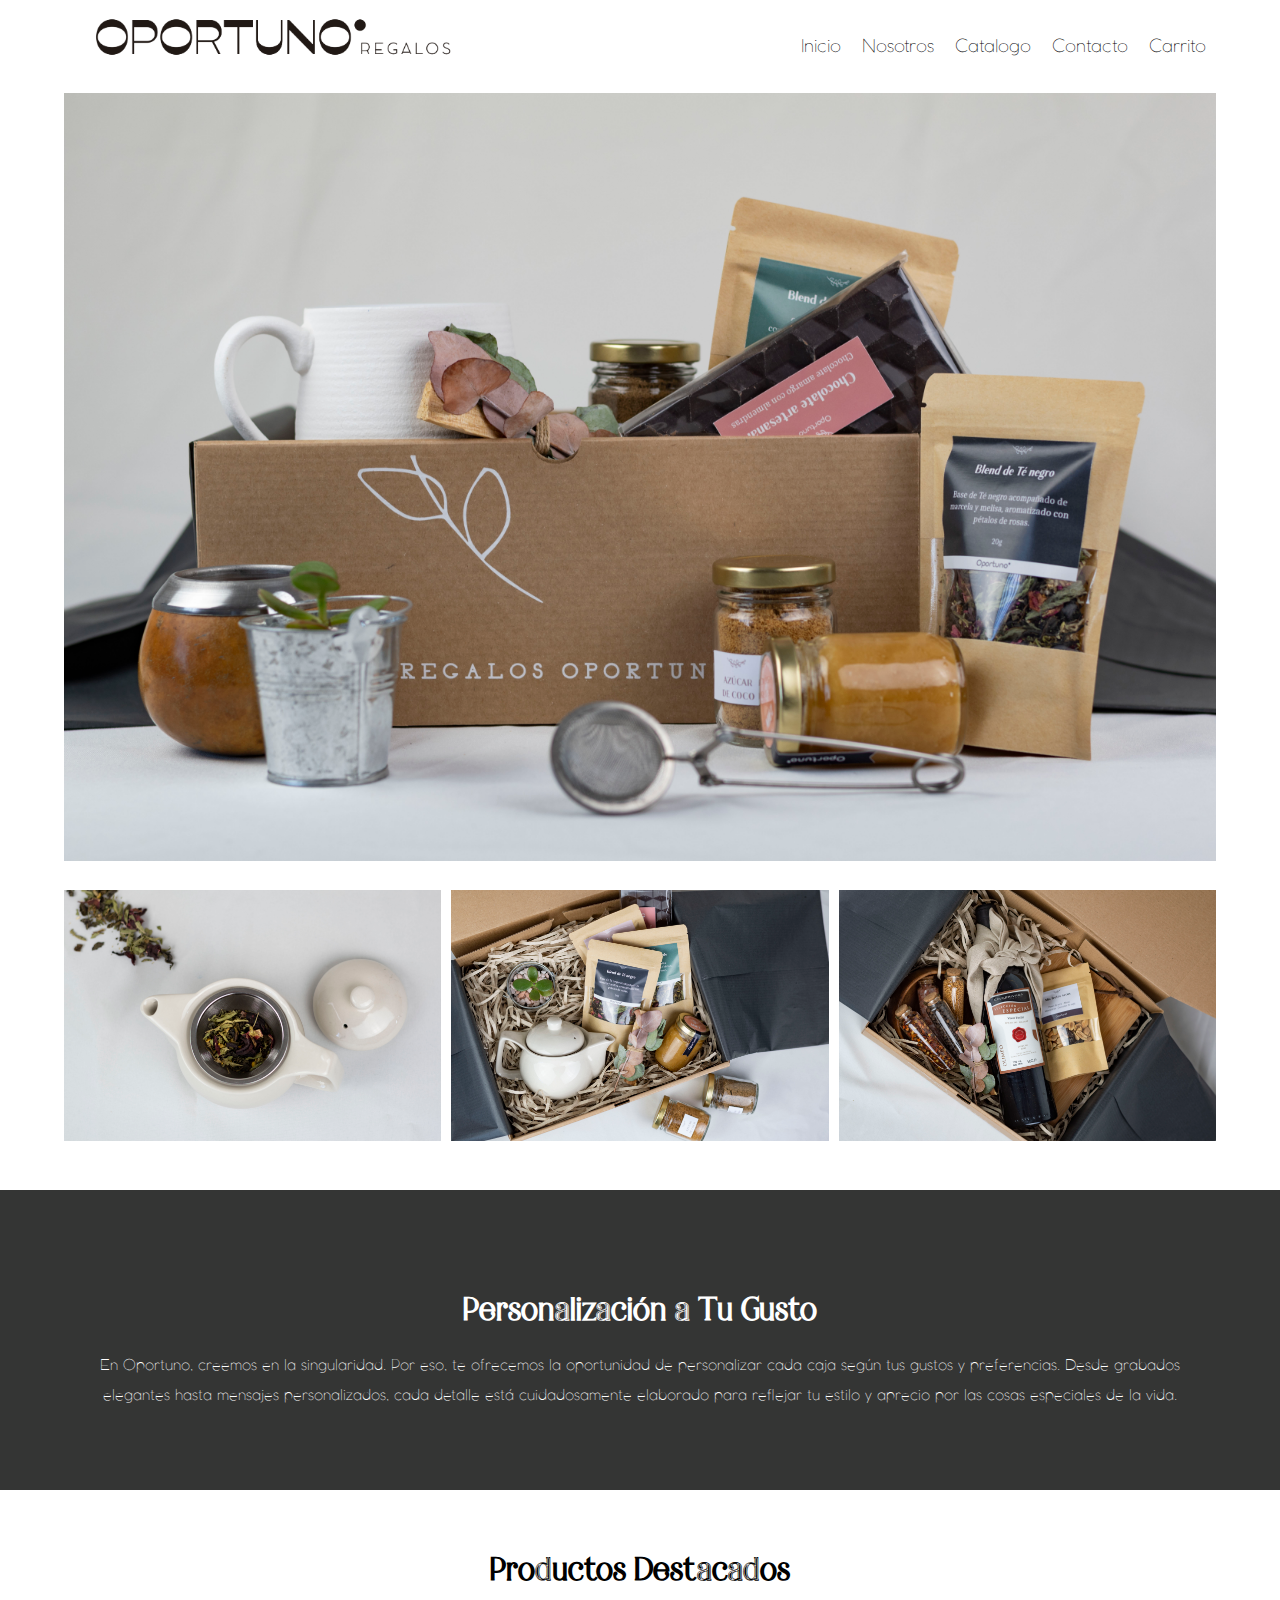
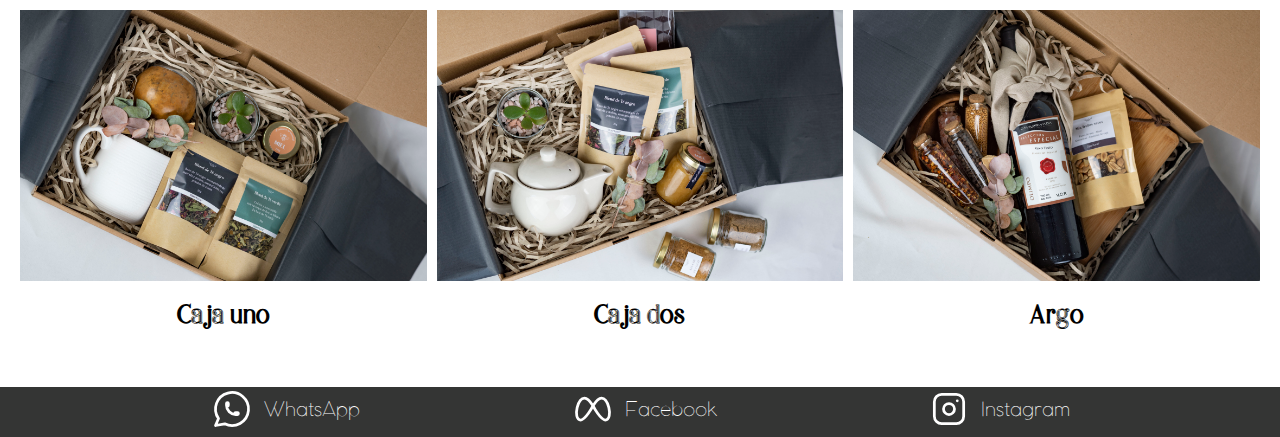
==== index.html @ 271d050b "primer commit" ====
<!DOCTYPE html>
<html lang="es">
<head>
    <meta charset="UTF-8">
    <meta name="viewport" content="width=device-width, initial-scale=1.0">
    <link rel="preconnect" href="https://fonts.googleapis.com">
<link rel="preconnect" href="https://fonts.gstatic.com" crossorigin>
<link href="https://fonts.googleapis.com/css2?family=Open+Sans&family=PT+Sans:ital,wght@0,700;1,400&family=Staatliches&display=swap" rel="stylesheet">
    <link rel="stylesheet" href="./css/style.css">
    <title>Inicio</title>
</head>
<body>
    
    <header class="header">

        <div class="contenedor">
            <div class="barra">
                <a class="logo" href="index.html">
                    <img src="./img/logo-png.png" alt="">
                </a>

                <nav class="navegacion">
                    <a href="index.html" class="navegacion__enlace">Inicio</a>
                    <a href="./pages/nosotros.html" class="navegacion__enlace">Nosotros</a>
                    <a href="./pages/catalogo.html" class="navegacion__enlace">Catalogo</a>
                    <a href="./pages/contacto.html" class="navegacion__enlace">Contacto</a>
                    <a href="./pages/carrito.html" class="navegacion__enlace">Carrito</a>
                </nav>
            </div>
        </div>

    </header>

    <main class=" ">

        <section class="contenedor grid">
            
            <div class="uno ">
                <a href="">
                    <img src="./img/portada.jpg" alt="">
                </a>
            </div>

            <div>
                <a href="">
                    <img src="./img/DSC_0068.jpg" alt="">
                </a>
            </div>

            <div>
                <a href="">
                    <img src="./img/producto1.jpg" alt="">
                </a>
            </div>

            <div>
                <a href="">
                    <img src="./img/Argo caja.jpg" alt="">
                </a>
            </div>

        </section>

        
            <div class="personalizacion centrar-texto">
                <h2>Personalización a Tu Gusto</h2>

                <p>
                    En Oportuno, creemos en la singularidad. Por eso, te ofrecemos la oportunidad de personalizar 
                    cada caja según tus gustos y preferencias. Desde grabados elegantes hasta mensajes personalizados,
                     cada detalle está cuidadosamente elaborado para reflejar tu estilo y aprecio por las cosas especiales de la vida.
                </p>
            </div>

            <section class="destacados centrar-texto">
                
                    <h2>Productos Destacados </h2>
                <div class="grid">
                    <div>
                        <img src="./img/DSC_0010.jpg" alt="caja uno">
                        <h3>Caja uno</h3>
                    </div>
        
                    <div>
                        <img src="./img/producto1.jpg" alt="caja dos">
                        <h3>Caja dos</h3>
                    </div>
        
                    <div>
                        <img src="./img/Argo caja.jpg" alt="caja tres">
                        <h3>Argo</h3>
                    </div>
                </div>
            </section>

        
    </main>

    <footer class="footer">
        <div class="footer__barra">
            <a class="footer__enlace" href="">
                <svg xmlns="http://www.w3.org/2000/svg" class="icon icon-tabler icon-tabler-brand-whatsapp" width="44" height="44" viewBox="0 0 24 24" stroke-width="1.5" stroke="#ffffff" fill="none" stroke-linecap="round" stroke-linejoin="round">
                    <path stroke="none" d="M0 0h24v24H0z" fill="none"/>
                    <path d="M3 21l1.65 -3.8a9 9 0 1 1 3.4 2.9l-5.05 .9" />
                    <path d="M9 10a.5 .5 0 0 0 1 0v-1a.5 .5 0 0 0 -1 0v1a5 5 0 0 0 5 5h1a.5 .5 0 0 0 0 -1h-1a.5 .5 0 0 0 0 1" />
                  </svg>
                WhatsApp</a>
            
            <a class="footer__enlace" href="">
                <svg xmlns="http://www.w3.org/2000/svg" class="icon icon-tabler icon-tabler-brand-meta" width="44" height="44" viewBox="0 0 24 24" stroke-width="1.5" stroke="#ffffff" fill="none" stroke-linecap="round" stroke-linejoin="round">
                    <path stroke="none" d="M0 0h24v24H0z" fill="none"/>
                    <path d="M12 10.174c1.766 -2.784 3.315 -4.174 4.648 -4.174c2 0 3.263 2.213 4 5.217c.704 2.869 .5 6.783 -2 6.783c-1.114 0 -2.648 -1.565 -4.148 -3.652a27.627 27.627 0 0 1 -2.5 -4.174z" />
                    <path d="M12 10.174c-1.766 -2.784 -3.315 -4.174 -4.648 -4.174c-2 0 -3.263 2.213 -4 5.217c-.704 2.869 -.5 6.783 2 6.783c1.114 0 2.648 -1.565 4.148 -3.652c1 -1.391 1.833 -2.783 2.5 -4.174z" />
                  </svg>
                Facebook</a>
            
            
            <a class="footer__enlace" href="">
                <svg xmlns="http://www.w3.org/2000/svg" class="icon icon-tabler icon-tabler-brand-instagram" width="44" height="44" viewBox="0 0 24 24" stroke-width="1.5" stroke="#ffffff" fill="none" stroke-linecap="round" stroke-linejoin="round">
                    <path stroke="none" d="M0 0h24v24H0z" fill="none"/>
                    <path d="M4 4m0 4a4 4 0 0 1 4 -4h8a4 4 0 0 1 4 4v8a4 4 0 0 1 -4 4h-8a4 4 0 0 1 -4 -4z" />
                    <path d="M12 12m-3 0a3 3 0 1 0 6 0a3 3 0 1 0 -6 0" />
                    <path d="M16.5 7.5l0 .01" />
                  </svg>
                Instagram</a>

        </div>
    </footer>
</body>
</html>
---- css/style.css ----
@font-face {
  font-family: "braga";
  src: url(../font/Braga.otf);
}
@font-face {
  font-family: "cocomat";
  src: url(../font/Cocomat\ Ultralight-trial.ttf);
}
/** Variables **/
* {
  margin: 0;
  padding: 0;
  box-sizing: border-box;
  font-size: 62.5%; /* 1 rem = 10px */
}

body {
  font-family: "cocomat", sans-serif;
  font-size: 1.6rem;
  line-height: 2;
  background-color: #ffffff;
}

/* Globales */
.contenedor {
  max-width: 120rem;
  width: 90%;
  margin: 0 auto;
}

a {
  text-decoration: none;
  font-size: 3rem;
}

h1, h2, h3, h4 {
  font-family: "braga", sans-serif;
}

h1 {
  font-size: 4.8rem;
}

h2 {
  font-size: 4rem;
}

h3 {
  font-size: 3.2rem;
}

h4 {
  font-size: 2.8rem;
}

p {
  font-size: 1.5rem;
}

img {
  max-width: 100%;
}

/* Utilidades */
.no-margin {
  margin: 0;
}

.no-padding {
  padding: 0;
}

.centrar-texto {
  text-align: center;
}

.sombra {
  -webkit-box-shadow: 0px 5px 15px 0px rgba(0, 0, 0, 0.75);
  -moz-box-shadow: 0px 5px 15px 0px rgba(0, 0, 0, 0.75);
  box-shadow: 0px 5px 15px 0px rgba(0, 0, 0, 0.75);
  background-color: #ffffff;
  padding: 0.5rem;
  border-radius: 1rem;
  margin: 2rem auto;
}

/* Header */
.barra {
  display: flex;
  flex-direction: column;
  align-items: center;
}

@media (min-width: 992px) {
  .barra {
    display: flex;
    flex-direction: row;
    justify-content: space-between;
    align-items: center;
  }
}
.navegacion__enlace {
  font-size: 1.8rem;
  color: #000000;
  padding: 1rem;
}

.logo {
  width: 400px;
}

/** Footer **/
.footer {
  background-color: #343534;
  height: 5rem;
  margin-top: 2rem;
}
.footer__barra {
  display: flex;
  justify-content: space-evenly;
  align-items: center;
}
.footer__enlace {
  color: #ffffff;
  font-size: 2rem;
  display: flex;
  flex-direction: row;
  align-items: center;
  text-align: center;
  gap: 1rem;
}

.bg__portada {
  background-image: url(../img/DSC_0061\(1\).jpg);
  height: 60vh;
  background-position: center center;
  background-repeat: no-repeat;
  background-size: cover;
}

/** Formulario **/
.formulario {
  margin-bottom: 2rem;
}
.formulario__img {
  height: 600px;
  width: 500px;
  border-radius: 5px;
}

form {
  width: 500px;
  margin: 0 auto;
  padding: 20px;
  border: 1px solid #ccc;
  border-radius: 5px;
}

label {
  font-size: 3rem;
}

label,
input,
textarea {
  display: block;
  margin-bottom: 10px;
}

input[type=text],
input[type=email],
input[type=number],
textarea {
  text-align: center;
  width: 100%;
  padding: 10px;
  font-size: 16px;
  border: 1px solid #ccc;
  border-radius: 5px;
}

input[type=submit] {
  background-color: #4caf50;
  color: white;
  border: none;
  padding: 15px 20px;
  font-size: 18px;
  border-radius: 5px;
  cursor: pointer;
}

input[type=submit]:hover {
  background-color: #45a049;
}

@media (min-width: 992px) {
  .formulario {
    display: flex;
  }
}
/** Pagos **/
.pagos {
  display: flex;
  flex-direction: column;
  align-items: center;
  justify-content: center;
  height: 550px;
}

/** Producto **/
.producto {
  background-color: #D6CBB8;
  padding: 1rem;
  border-radius: 10px;
  margin: 1rem 1rem 1rem 1rem;
}

.producto__nombre {
  font-size: 4rem;
}

.producto__precio {
  font-size: 2.8rem;
  color: #7A5145;
}

.producto__nombre,
.producto__precio {
  font-family: "braga", sans-serif;
  text-align: center;
  margin: 1rem 0;
  line-height: 1.2;
}

/** Graficos **/
.grafico {
  min-height: 30rem;
  background-repeat: no-repeat;
  background-size: cover;
  grid-column: 1/3;
  margin: 1rem 1rem 1rem 1rem;
}

.grafico--caja {
  background-image: url(../img/DSC_0061\(1\).jpg);
  grid-row: 2/3;
  border-radius: 10px;
}

.grafico--portada {
  background-image: url(../img/portada.jpg);
  grid-row: 8/9;
  border-radius: 10px;
}

@media (min-width: 768px) {
  .grafico--portada {
    grid-row: 5/6;
    grid-column: 2/4;
    border-radius: 10px;
  }
}
/** Section **/
@media (min-width: 768px) {
  .grid {
    display: grid;
    grid-template-columns: repeat(3, 1fr);
    gap: 1rem;
  }
  .uno {
    grid-column: 1/4;
  }
}
.personalizacion {
  color: #ffffff;
  background-color: #343534;
  margin-top: 3rem;
  padding: 8rem;
}

.destacados {
  margin-top: 2rem;
  padding: 2rem;
}

/*# sourceMappingURL=style.css.map */
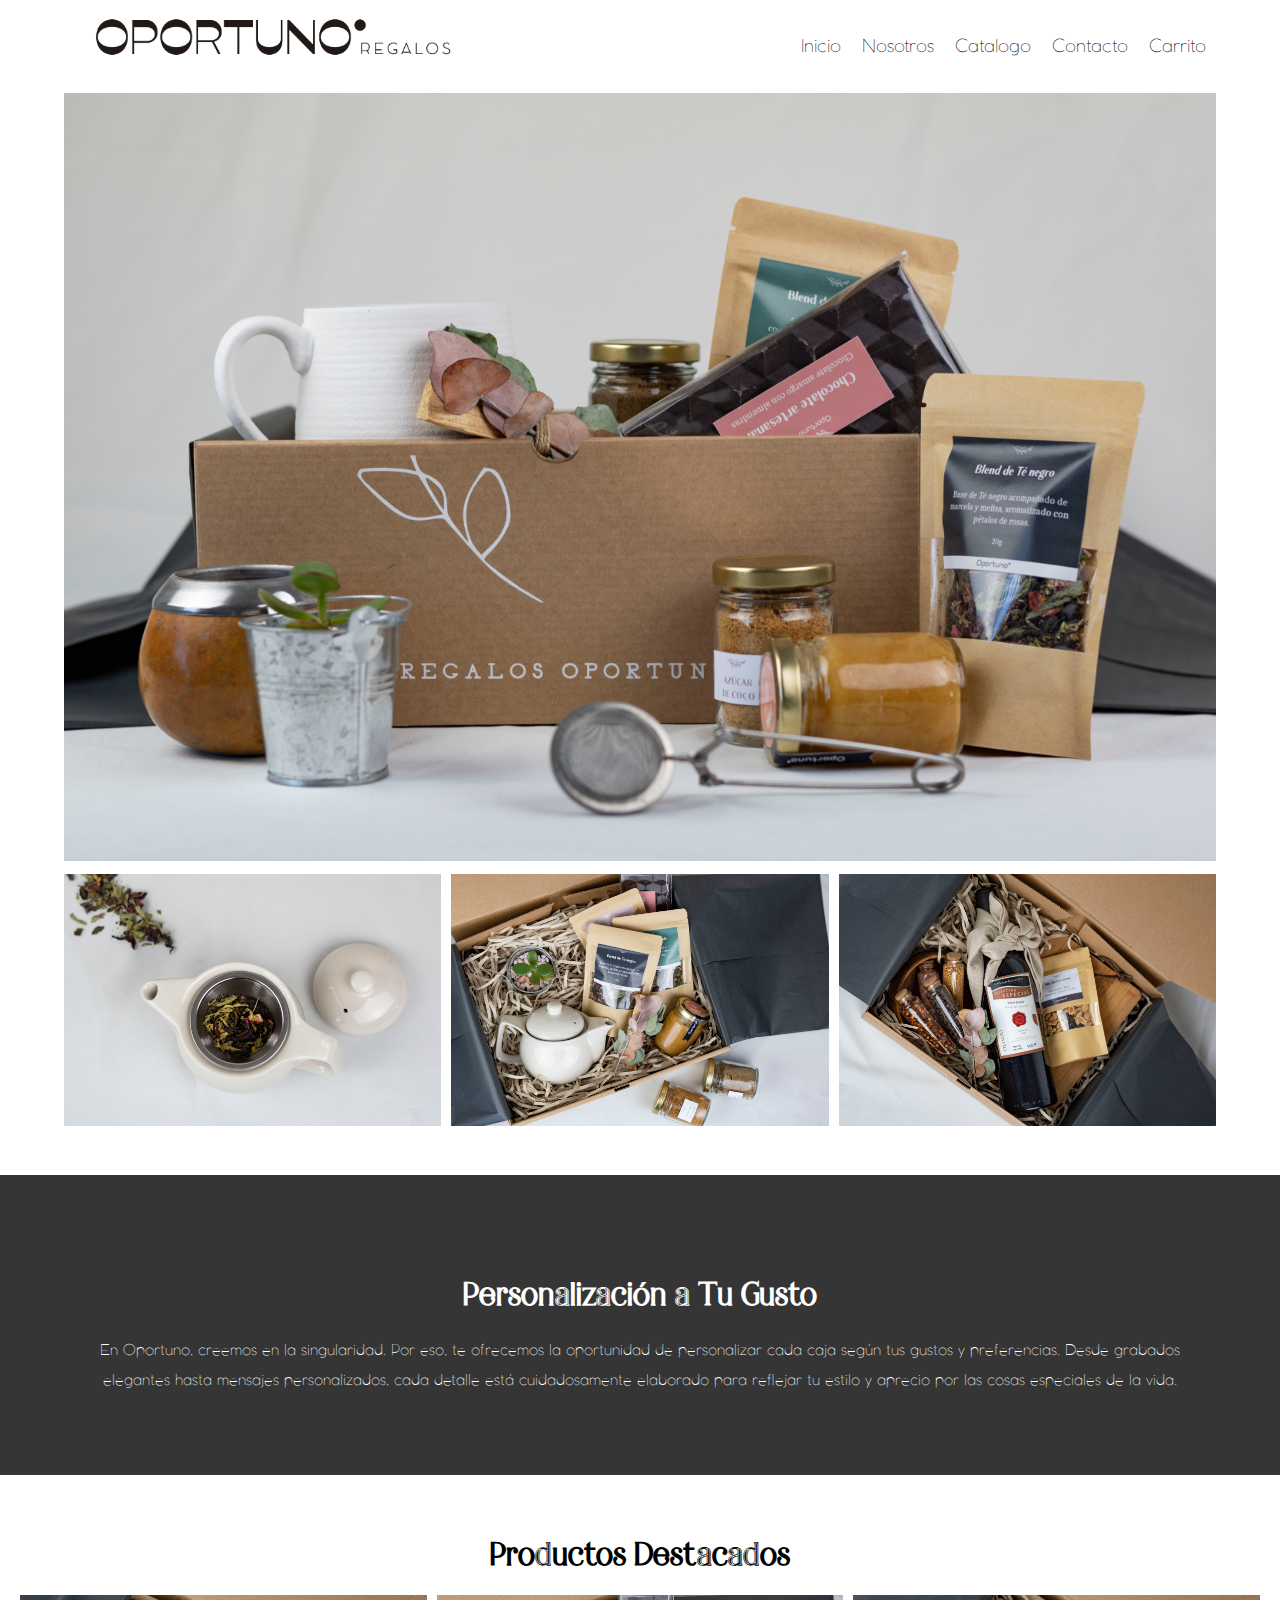
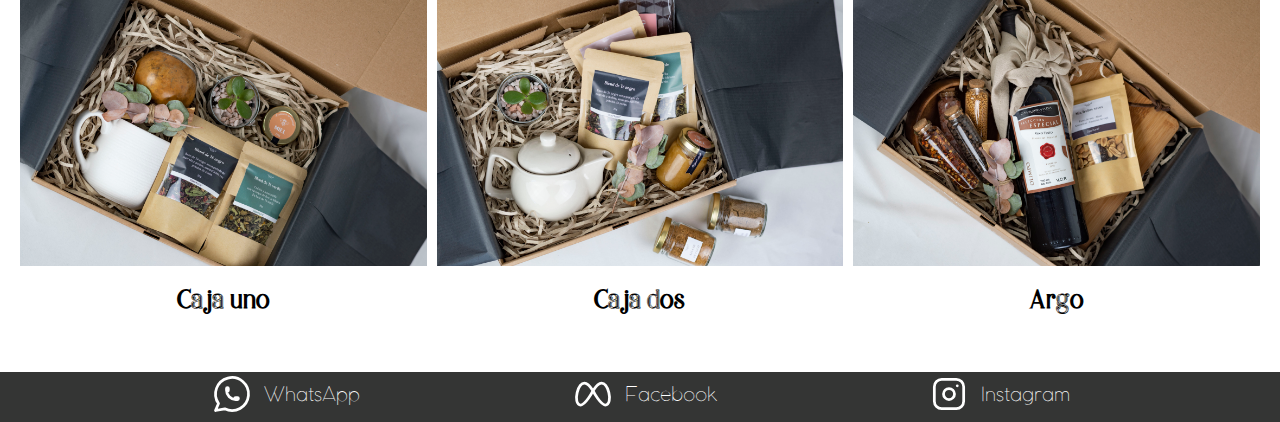
==== commit 49ab7f59: "Segundo commit" ====
--- a/index.html
+++ b/index.html
@@ -35,26 +35,26 @@
 
         <section class="contenedor grid">
             
-            <div class="uno ">
-                <a href="">
+            <div class="portada ">
+                
                     <img src="./img/portada.jpg" alt="">
-                </a>
+                
             </div>
 
             <div>
-                <a href="">
+                <a href="./pages/catalogo.html">
                     <img src="./img/DSC_0068.jpg" alt="">
                 </a>
             </div>
 
             <div>
-                <a href="">
+                <a href="./pages/catalogo.html">
                     <img src="./img/producto1.jpg" alt="">
                 </a>
             </div>
 
             <div>
-                <a href="">
+                <a href="./pages/catalogo.html">
                     <img src="./img/Argo caja.jpg" alt="">
                 </a>
             </div>
@@ -77,7 +77,7 @@
                     <h2>Productos Destacados </h2>
                 <div class="grid">
                     <div>
-                        <img src="./img/DSC_0010.jpg" alt="caja uno">
+                        <img src="./img/cargo caja.jpg" alt="caja uno">
                         <h3>Caja uno</h3>
                     </div>
         
@@ -98,7 +98,7 @@
 
     <footer class="footer">
         <div class="footer__barra">
-            <a class="footer__enlace" href="">
+            <a class="footer__enlace" href="" target="_blank">
                 <svg xmlns="http://www.w3.org/2000/svg" class="icon icon-tabler icon-tabler-brand-whatsapp" width="44" height="44" viewBox="0 0 24 24" stroke-width="1.5" stroke="#ffffff" fill="none" stroke-linecap="round" stroke-linejoin="round">
                     <path stroke="none" d="M0 0h24v24H0z" fill="none"/>
                     <path d="M3 21l1.65 -3.8a9 9 0 1 1 3.4 2.9l-5.05 .9" />
@@ -106,7 +106,7 @@
                   </svg>
                 WhatsApp</a>
             
-            <a class="footer__enlace" href="">
+            <a class="footer__enlace" href="https://www.facebook.com/oportuno.regalos/" target="_blank">
                 <svg xmlns="http://www.w3.org/2000/svg" class="icon icon-tabler icon-tabler-brand-meta" width="44" height="44" viewBox="0 0 24 24" stroke-width="1.5" stroke="#ffffff" fill="none" stroke-linecap="round" stroke-linejoin="round">
                     <path stroke="none" d="M0 0h24v24H0z" fill="none"/>
                     <path d="M12 10.174c1.766 -2.784 3.315 -4.174 4.648 -4.174c2 0 3.263 2.213 4 5.217c.704 2.869 .5 6.783 -2 6.783c-1.114 0 -2.648 -1.565 -4.148 -3.652a27.627 27.627 0 0 1 -2.5 -4.174z" />
@@ -115,7 +115,7 @@
                 Facebook</a>
             
             
-            <a class="footer__enlace" href="">
+            <a class="footer__enlace" href="https://www.instagram.com/oportuno.regalos/" target="_blank">
                 <svg xmlns="http://www.w3.org/2000/svg" class="icon icon-tabler icon-tabler-brand-instagram" width="44" height="44" viewBox="0 0 24 24" stroke-width="1.5" stroke="#ffffff" fill="none" stroke-linecap="round" stroke-linejoin="round">
                     <path stroke="none" d="M0 0h24v24H0z" fill="none"/>
                     <path d="M4 4m0 4a4 4 0 0 1 4 -4h8a4 4 0 0 1 4 4v8a4 4 0 0 1 -4 4h-8a4 4 0 0 1 -4 -4z" />
--- a/css/style.css
+++ b/css/style.css
@@ -209,7 +209,7 @@
 
 /** Producto **/
 .producto {
-  background-color: #D6CBB8;
+  background-color: #566440;
   padding: 1rem;
   border-radius: 10px;
   margin: 1rem 1rem 1rem 1rem;
@@ -224,12 +224,18 @@
   color: #7A5145;
 }
 
+.producto__informacion {
+  display: flex;
+  flex-direction: column;
+}
+
 .producto__nombre,
 .producto__precio {
   font-family: "braga", sans-serif;
   text-align: center;
   margin: 1rem 0;
   line-height: 1.2;
+  color: #ffffff;
 }
 
 /** Graficos **/
@@ -267,7 +273,7 @@
     grid-template-columns: repeat(3, 1fr);
     gap: 1rem;
   }
-  .uno {
+  .portada {
     grid-column: 1/4;
   }
 }
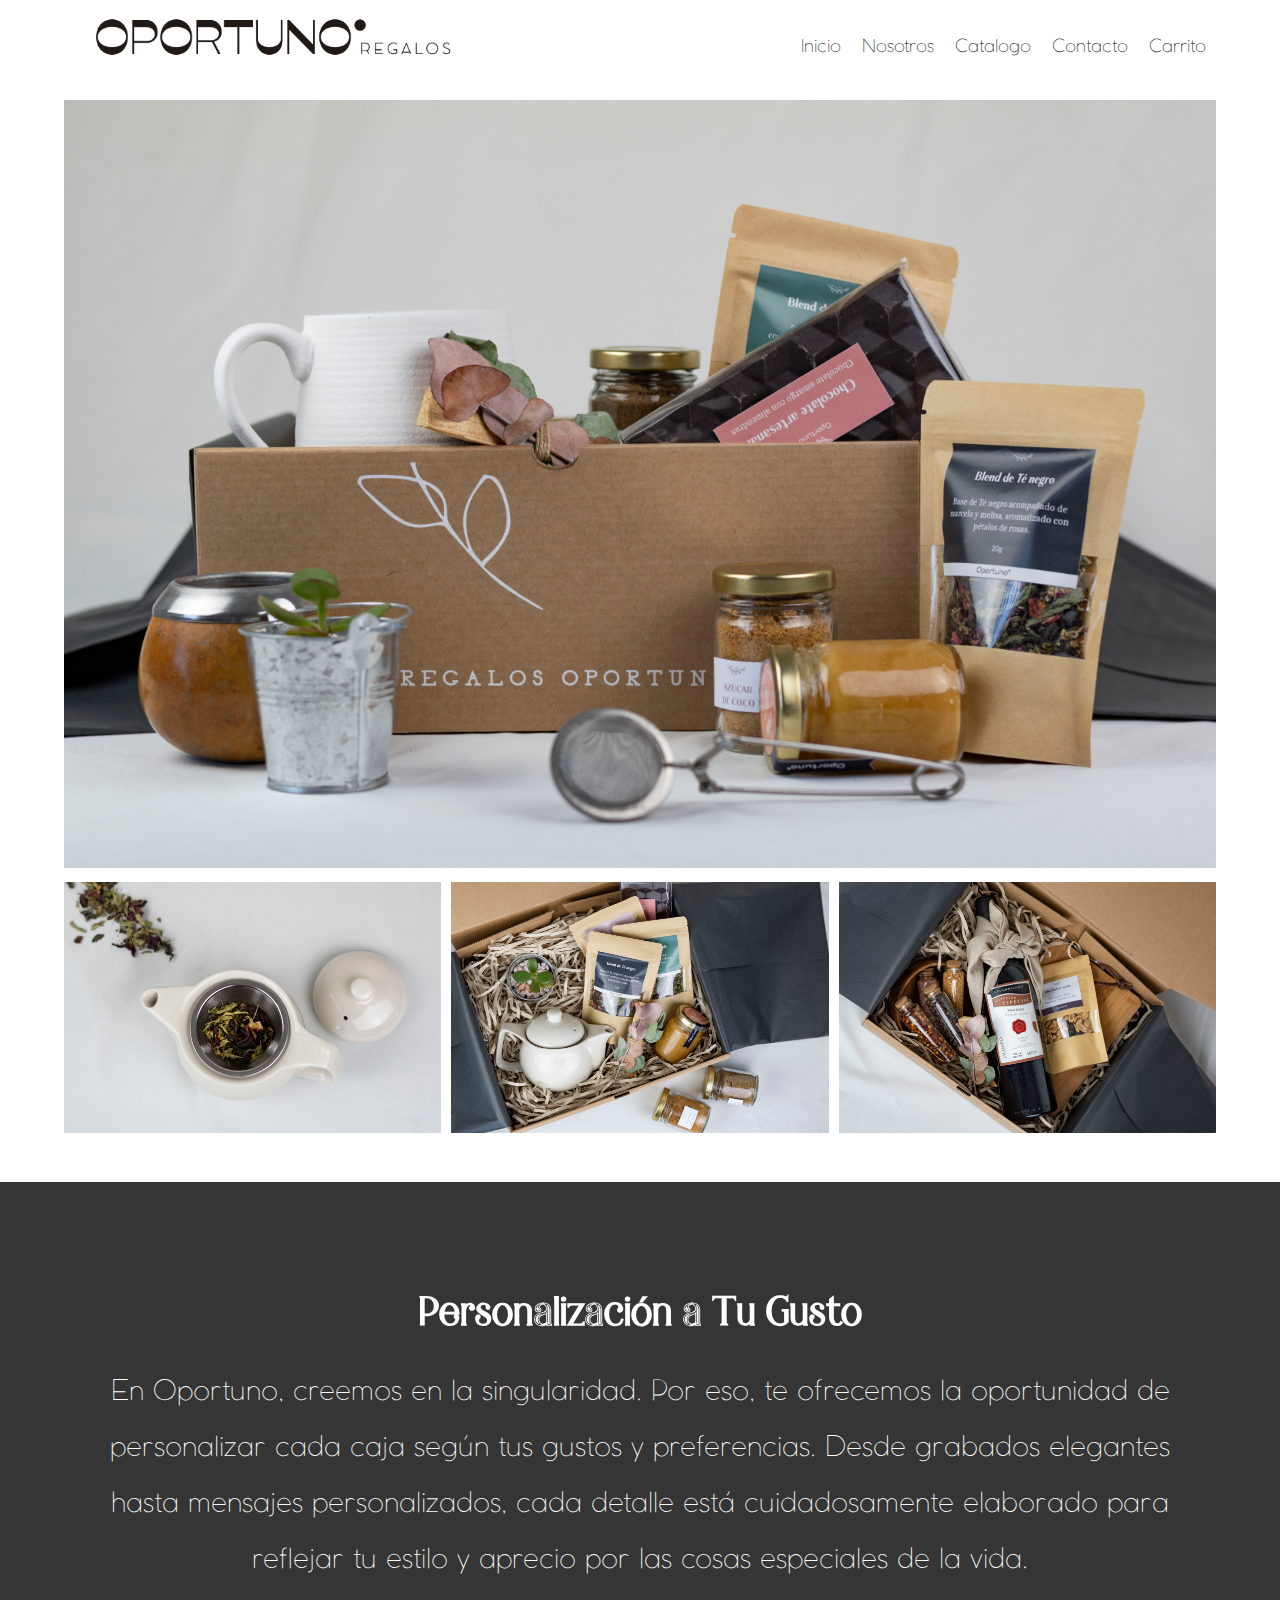
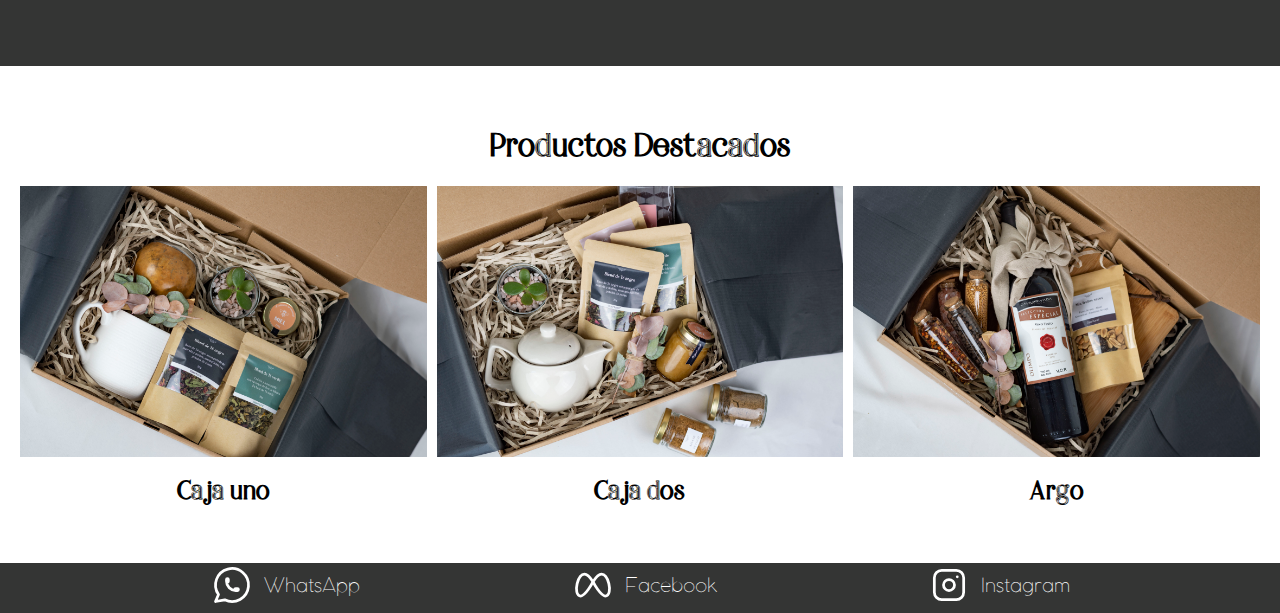
==== commit 60b4fdee: "Actualizacion del proyecto" ====
--- a/index.html
+++ b/index.html
@@ -1,16 +1,22 @@
 <!DOCTYPE html>
 <html lang="es">
+
 <head>
     <meta charset="UTF-8">
     <meta name="viewport" content="width=device-width, initial-scale=1.0">
     <link rel="preconnect" href="https://fonts.googleapis.com">
-<link rel="preconnect" href="https://fonts.gstatic.com" crossorigin>
-<link href="https://fonts.googleapis.com/css2?family=Open+Sans&family=PT+Sans:ital,wght@0,700;1,400&family=Staatliches&display=swap" rel="stylesheet">
+    <link rel="preconnect" href="https://fonts.gstatic.com" crossorigin>
+    <link
+        href="https://fonts.googleapis.com/css2?family=Open+Sans&family=PT+Sans:ital,wght@0,700;1,400&family=Staatliches&display=swap"
+        rel="stylesheet">
     <link rel="stylesheet" href="./css/style.css">
     <title>Inicio</title>
+    <link rel="icon" href="./img/favicon.ico" type="image/x-icon">
+    <link rel="shortcut icon" href="./img/favicon.ico" type="image/x-icon">
 </head>
+
 <body>
-    
+
     <header class="header">
 
         <div class="contenedor">
@@ -34,97 +40,108 @@
     <main class=" ">
 
         <section class="contenedor grid">
-            
+
             <div class="portada ">
-                
-                    <img src="./img/portada.jpg" alt="">
-                
+
+                <img src="./img/portada.jpg" alt="Imagen Portada">
+
             </div>
 
             <div>
                 <a href="./pages/catalogo.html">
-                    <img src="./img/DSC_0068.jpg" alt="">
+                    <img src="./img/DSC_0068.jpg" alt="Imagen Cafe Té">
                 </a>
             </div>
 
             <div>
                 <a href="./pages/catalogo.html">
-                    <img src="./img/producto1.jpg" alt="">
+                    <img src="./img/producto1.jpg" alt="Imagen Caja Cafe">
                 </a>
             </div>
 
             <div>
                 <a href="./pages/catalogo.html">
-                    <img src="./img/Argo caja.jpg" alt="">
+                    <img src="./img/Argo caja.jpg" alt="Imagen Caja Vinos">
                 </a>
             </div>
 
         </section>
 
-        
-            <div class="personalizacion centrar-texto">
-                <h2>Personalización a Tu Gusto</h2>
 
-                <p>
-                    En Oportuno, creemos en la singularidad. Por eso, te ofrecemos la oportunidad de personalizar 
-                    cada caja según tus gustos y preferencias. Desde grabados elegantes hasta mensajes personalizados,
-                     cada detalle está cuidadosamente elaborado para reflejar tu estilo y aprecio por las cosas especiales de la vida.
-                </p>
+        <div class="personalizacion centrar-texto">
+            <h2>Personalización a Tu Gusto</h2>
+
+            <p>
+                En Oportuno, creemos en la singularidad. Por eso, te ofrecemos la oportunidad de personalizar
+                cada caja según tus gustos y preferencias. Desde grabados elegantes hasta mensajes personalizados,
+                cada detalle está cuidadosamente elaborado para reflejar tu estilo y aprecio por las cosas especiales de
+                la vida.
+            </p>
+        </div>
+
+        <section class="destacados centrar-texto">
+
+            <h2>Productos Destacados </h2>
+            <div class="grid">
+                <div>
+                    <img src="./img/cargo caja.jpg" alt="caja uno">
+                    <h3>Caja uno</h3>
+                </div>
+
+                <div>
+                    <img src="./img/producto1.jpg" alt="caja dos">
+                    <h3>Caja dos</h3>
+                </div>
+
+                <div>
+                    <img src="./img/Argo caja.jpg" alt="caja tres">
+                    <h3>Argo</h3>
+                </div>
             </div>
+        </section>
 
-            <section class="destacados centrar-texto">
-                
-                    <h2>Productos Destacados </h2>
-                <div class="grid">
-                    <div>
-                        <img src="./img/cargo caja.jpg" alt="caja uno">
-                        <h3>Caja uno</h3>
-                    </div>
-        
-                    <div>
-                        <img src="./img/producto1.jpg" alt="caja dos">
-                        <h3>Caja dos</h3>
-                    </div>
-        
-                    <div>
-                        <img src="./img/Argo caja.jpg" alt="caja tres">
-                        <h3>Argo</h3>
-                    </div>
-                </div>
-            </section>
 
-        
     </main>
 
     <footer class="footer">
         <div class="footer__barra">
             <a class="footer__enlace" href="" target="_blank">
-                <svg xmlns="http://www.w3.org/2000/svg" class="icon icon-tabler icon-tabler-brand-whatsapp" width="44" height="44" viewBox="0 0 24 24" stroke-width="1.5" stroke="#ffffff" fill="none" stroke-linecap="round" stroke-linejoin="round">
-                    <path stroke="none" d="M0 0h24v24H0z" fill="none"/>
+                <svg xmlns="http://www.w3.org/2000/svg" class="icon icon-tabler icon-tabler-brand-whatsapp" width="44"
+                    height="44" viewBox="0 0 24 24" stroke-width="1.5" stroke="#ffffff" fill="none"
+                    stroke-linecap="round" stroke-linejoin="round">
+                    <path stroke="none" d="M0 0h24v24H0z" fill="none" />
                     <path d="M3 21l1.65 -3.8a9 9 0 1 1 3.4 2.9l-5.05 .9" />
-                    <path d="M9 10a.5 .5 0 0 0 1 0v-1a.5 .5 0 0 0 -1 0v1a5 5 0 0 0 5 5h1a.5 .5 0 0 0 0 -1h-1a.5 .5 0 0 0 0 1" />
-                  </svg>
+                    <path
+                        d="M9 10a.5 .5 0 0 0 1 0v-1a.5 .5 0 0 0 -1 0v1a5 5 0 0 0 5 5h1a.5 .5 0 0 0 0 -1h-1a.5 .5 0 0 0 0 1" />
+                </svg>
                 WhatsApp</a>
-            
+
             <a class="footer__enlace" href="https://www.facebook.com/oportuno.regalos/" target="_blank">
-                <svg xmlns="http://www.w3.org/2000/svg" class="icon icon-tabler icon-tabler-brand-meta" width="44" height="44" viewBox="0 0 24 24" stroke-width="1.5" stroke="#ffffff" fill="none" stroke-linecap="round" stroke-linejoin="round">
-                    <path stroke="none" d="M0 0h24v24H0z" fill="none"/>
-                    <path d="M12 10.174c1.766 -2.784 3.315 -4.174 4.648 -4.174c2 0 3.263 2.213 4 5.217c.704 2.869 .5 6.783 -2 6.783c-1.114 0 -2.648 -1.565 -4.148 -3.652a27.627 27.627 0 0 1 -2.5 -4.174z" />
-                    <path d="M12 10.174c-1.766 -2.784 -3.315 -4.174 -4.648 -4.174c-2 0 -3.263 2.213 -4 5.217c-.704 2.869 -.5 6.783 2 6.783c1.114 0 2.648 -1.565 4.148 -3.652c1 -1.391 1.833 -2.783 2.5 -4.174z" />
-                  </svg>
+                <svg xmlns="http://www.w3.org/2000/svg" class="icon icon-tabler icon-tabler-brand-meta" width="44"
+                    height="44" viewBox="0 0 24 24" stroke-width="1.5" stroke="#ffffff" fill="none"
+                    stroke-linecap="round" stroke-linejoin="round">
+                    <path stroke="none" d="M0 0h24v24H0z" fill="none" />
+                    <path
+                        d="M12 10.174c1.766 -2.784 3.315 -4.174 4.648 -4.174c2 0 3.263 2.213 4 5.217c.704 2.869 .5 6.783 -2 6.783c-1.114 0 -2.648 -1.565 -4.148 -3.652a27.627 27.627 0 0 1 -2.5 -4.174z" />
+                    <path
+                        d="M12 10.174c-1.766 -2.784 -3.315 -4.174 -4.648 -4.174c-2 0 -3.263 2.213 -4 5.217c-.704 2.869 -.5 6.783 2 6.783c1.114 0 2.648 -1.565 4.148 -3.652c1 -1.391 1.833 -2.783 2.5 -4.174z" />
+                </svg>
                 Facebook</a>
-            
-            
+
+
             <a class="footer__enlace" href="https://www.instagram.com/oportuno.regalos/" target="_blank">
-                <svg xmlns="http://www.w3.org/2000/svg" class="icon icon-tabler icon-tabler-brand-instagram" width="44" height="44" viewBox="0 0 24 24" stroke-width="1.5" stroke="#ffffff" fill="none" stroke-linecap="round" stroke-linejoin="round">
-                    <path stroke="none" d="M0 0h24v24H0z" fill="none"/>
+                <svg xmlns="http://www.w3.org/2000/svg" class="icon icon-tabler icon-tabler-brand-instagram" width="44"
+                    height="44" viewBox="0 0 24 24" stroke-width="1.5" stroke="#ffffff" fill="none"
+                    stroke-linecap="round" stroke-linejoin="round">
+                    <path stroke="none" d="M0 0h24v24H0z" fill="none" />
                     <path d="M4 4m0 4a4 4 0 0 1 4 -4h8a4 4 0 0 1 4 4v8a4 4 0 0 1 -4 4h-8a4 4 0 0 1 -4 -4z" />
                     <path d="M12 12m-3 0a3 3 0 1 0 6 0a3 3 0 1 0 -6 0" />
                     <path d="M16.5 7.5l0 .01" />
-                  </svg>
+                </svg>
                 Instagram</a>
 
         </div>
     </footer>
 </body>
+
 </html>--- a/css/style.css
+++ b/css/style.css
@@ -19,6 +19,10 @@
   font-size: 1.6rem;
   line-height: 2;
   background-color: #ffffff;
+}
+
+main {
+  margin-top: 10rem;
 }
 
 /* Globales */
@@ -85,6 +89,13 @@
 }
 
 /* Header */
+.header {
+  width: 100%;
+  background-color: #ffffff;
+  position: fixed;
+  top: 0;
+}
+
 .barra {
   display: flex;
   flex-direction: column;
@@ -284,9 +295,60 @@
   padding: 8rem;
 }
 
+.personalizacion h2 {
+  font-size: 5rem;
+}
+
+.personalizacion p {
+  font-size: 2.8rem;
+}
+
 .destacados {
   margin-top: 2rem;
   padding: 2rem;
 }
 
+/** Pagina del Producto **/
+.caja img {
+  border-radius: 10px;
+}
+
+@media (min-width: 768px) {
+  .caja {
+    display: grid;
+    grid-template-columns: repeat(2, 1fr);
+    column-gap: 2rem;
+  }
+}
+.formulario {
+  display: grid;
+  grid-template-columns: repeat(2, 1fr);
+  gap: 2rem;
+}
+
+.formulario__campo {
+  border: 1px solid #000000;
+  background-color: transparent;
+  color: #000000;
+  font-size: 2rem;
+  font-family: "cocomat", sans-serif;
+  padding: 2rem;
+  border-radius: 10px;
+}
+
+.formulario__submit {
+  border: none;
+  font-size: 2rem;
+  font-family: var(--fuentePrincipal);
+  padding: 2rem;
+  transition: font-size 0.3s, background-color 0.3s ease;
+  grid-column: 1/3;
+  border-radius: 10px;
+}
+
+.formulario__submit:hover {
+  cursor: pointer;
+  font-size: 3rem;
+}
+
 /*# sourceMappingURL=style.css.map */
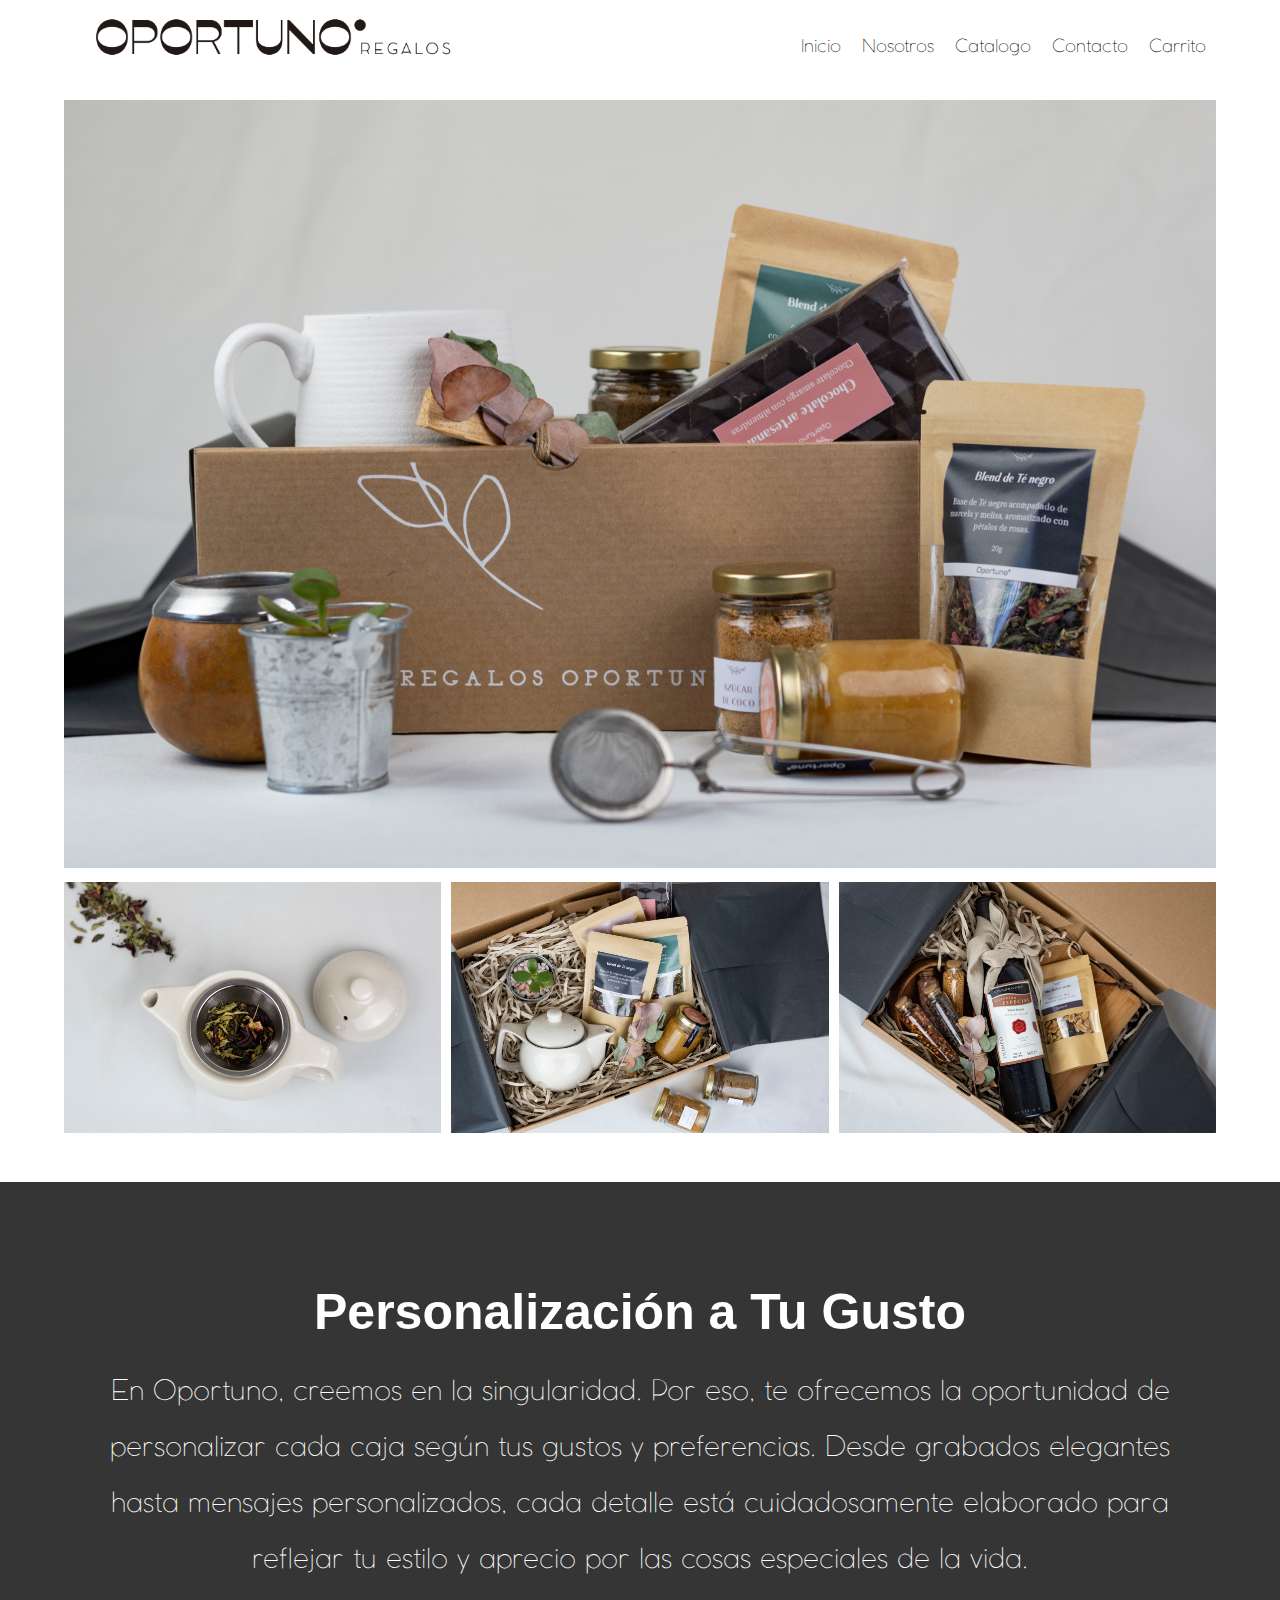
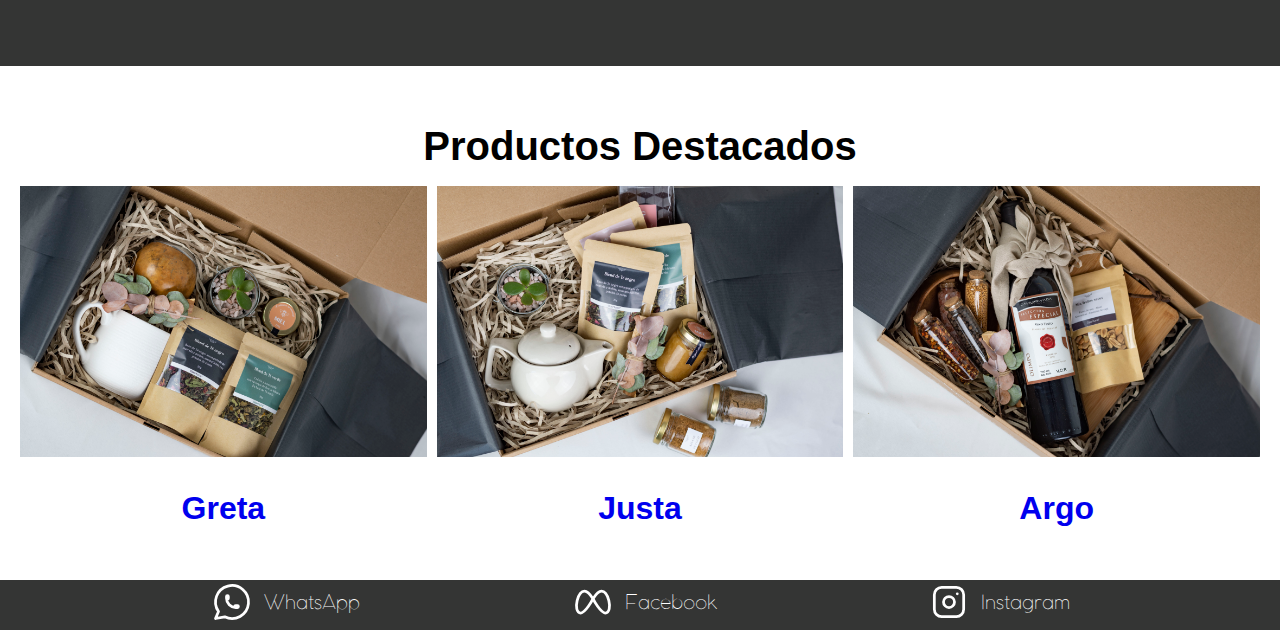
==== commit 3b4454e2: "Actualizaciones finales" ====
--- a/index.html
+++ b/index.html
@@ -10,7 +10,8 @@
         href="https://fonts.googleapis.com/css2?family=Open+Sans&family=PT+Sans:ital,wght@0,700;1,400&family=Staatliches&display=swap"
         rel="stylesheet">
     <link rel="stylesheet" href="./css/style.css">
-    <title>Inicio</title>
+    <meta name="description" content="Descubre la magia de los regalos personalizados. Encuentra el regalo perfecto para cualquier ocasión. Regalos únicos y especiales que dejarán una impresión duradera." />
+    <title>Oportuno Regalos / No sabes que regalar? Nosotros nos encargamos!</title>
     <link rel="icon" href="./img/favicon.ico" type="image/x-icon">
     <link rel="shortcut icon" href="./img/favicon.ico" type="image/x-icon">
 </head>
@@ -61,7 +62,7 @@
 
             <div>
                 <a href="./pages/catalogo.html">
-                    <img src="./img/Argo caja.jpg" alt="Imagen Caja Vinos">
+                    <img src="./img/Argo-caja.jpg" alt="Imagen Caja Vinos">
                 </a>
             </div>
 
@@ -84,18 +85,24 @@
             <h2>Productos Destacados </h2>
             <div class="grid">
                 <div>
-                    <img src="./img/cargo caja.jpg" alt="caja uno">
-                    <h3>Caja uno</h3>
+                    <img src="./img/cargo-caja.jpg" alt="caja uno">
+                    <a href="./pages/producto.html">
+                        <h3>Greta</h3>
+                    </a>
                 </div>
 
                 <div>
                     <img src="./img/producto1.jpg" alt="caja dos">
-                    <h3>Caja dos</h3>
+                    <a href="./pages/producto.html">
+                        <h3>Justa</h3>
+                    </a>
                 </div>
 
                 <div>
-                    <img src="./img/Argo caja.jpg" alt="caja tres">
-                    <h3>Argo</h3>
+                    <img src="./img/Argo-caja.jpg" alt="caja tres">
+                    <a href="./pages/producto.html">
+                        <h3>Argo</h3>
+                    </a>
                 </div>
             </div>
         </section>
--- a/css/style.css
+++ b/css/style.css
@@ -1,10 +1,6 @@
-@font-face {
-  font-family: "braga";
-  src: url(../font/Braga.otf);
-}
 @font-face {
   font-family: "cocomat";
-  src: url(../font/Cocomat\ Ultralight-trial.ttf);
+  src: url(../font/Cocomat-Ultralight-trial.ttf);
 }
 /** Variables **/
 * {
@@ -38,7 +34,7 @@
 }
 
 h1, h2, h3, h4 {
-  font-family: "braga", sans-serif;
+  font-family: sans-serif;
 }
 
 h1 {
@@ -63,6 +59,10 @@
 
 img {
   max-width: 100%;
+}
+
+span {
+  font-family: Arial, Helvetica, sans-serif;
 }
 
 /* Utilidades */
@@ -120,7 +120,6 @@
   width: 400px;
 }
 
-/** Footer **/
 .footer {
   background-color: #343534;
   height: 5rem;
@@ -160,7 +159,7 @@
 }
 
 form {
-  width: 500px;
+  width: 450px;
   margin: 0 auto;
   padding: 20px;
   border: 1px solid #ccc;
@@ -209,40 +208,45 @@
     display: flex;
   }
 }
-/** Pagos **/
 .pagos {
   display: flex;
   flex-direction: column;
   align-items: center;
   justify-content: center;
-  height: 550px;
-}
-
-/** Producto **/
+  height: auto;
+  margin-bottom: 2rem;
+}
+
+.carrito {
+  display: flex;
+  flex-direction: column;
+}
+
+@media (min-width: 768px) {
+  .carrito {
+    flex-direction: row;
+    justify-content: space-evenly;
+  }
+}
 .producto {
   background-color: #566440;
   padding: 1rem;
   border-radius: 10px;
   margin: 1rem 1rem 1rem 1rem;
 }
-
 .producto__nombre {
   font-size: 4rem;
 }
-
 .producto__precio {
   font-size: 2.8rem;
   color: #7A5145;
 }
-
 .producto__informacion {
   display: flex;
   flex-direction: column;
 }
-
-.producto__nombre,
-.producto__precio {
-  font-family: "braga", sans-serif;
+.producto__nombre, .producto__precio {
+  font-family: sans-serif;
   text-align: center;
   margin: 1rem 0;
   line-height: 1.2;
@@ -257,7 +261,6 @@
   grid-column: 1/3;
   margin: 1rem 1rem 1rem 1rem;
 }
-
 .grafico--caja {
   background-image: url(../img/DSC_0061\(1\).jpg);
   grid-row: 2/3;
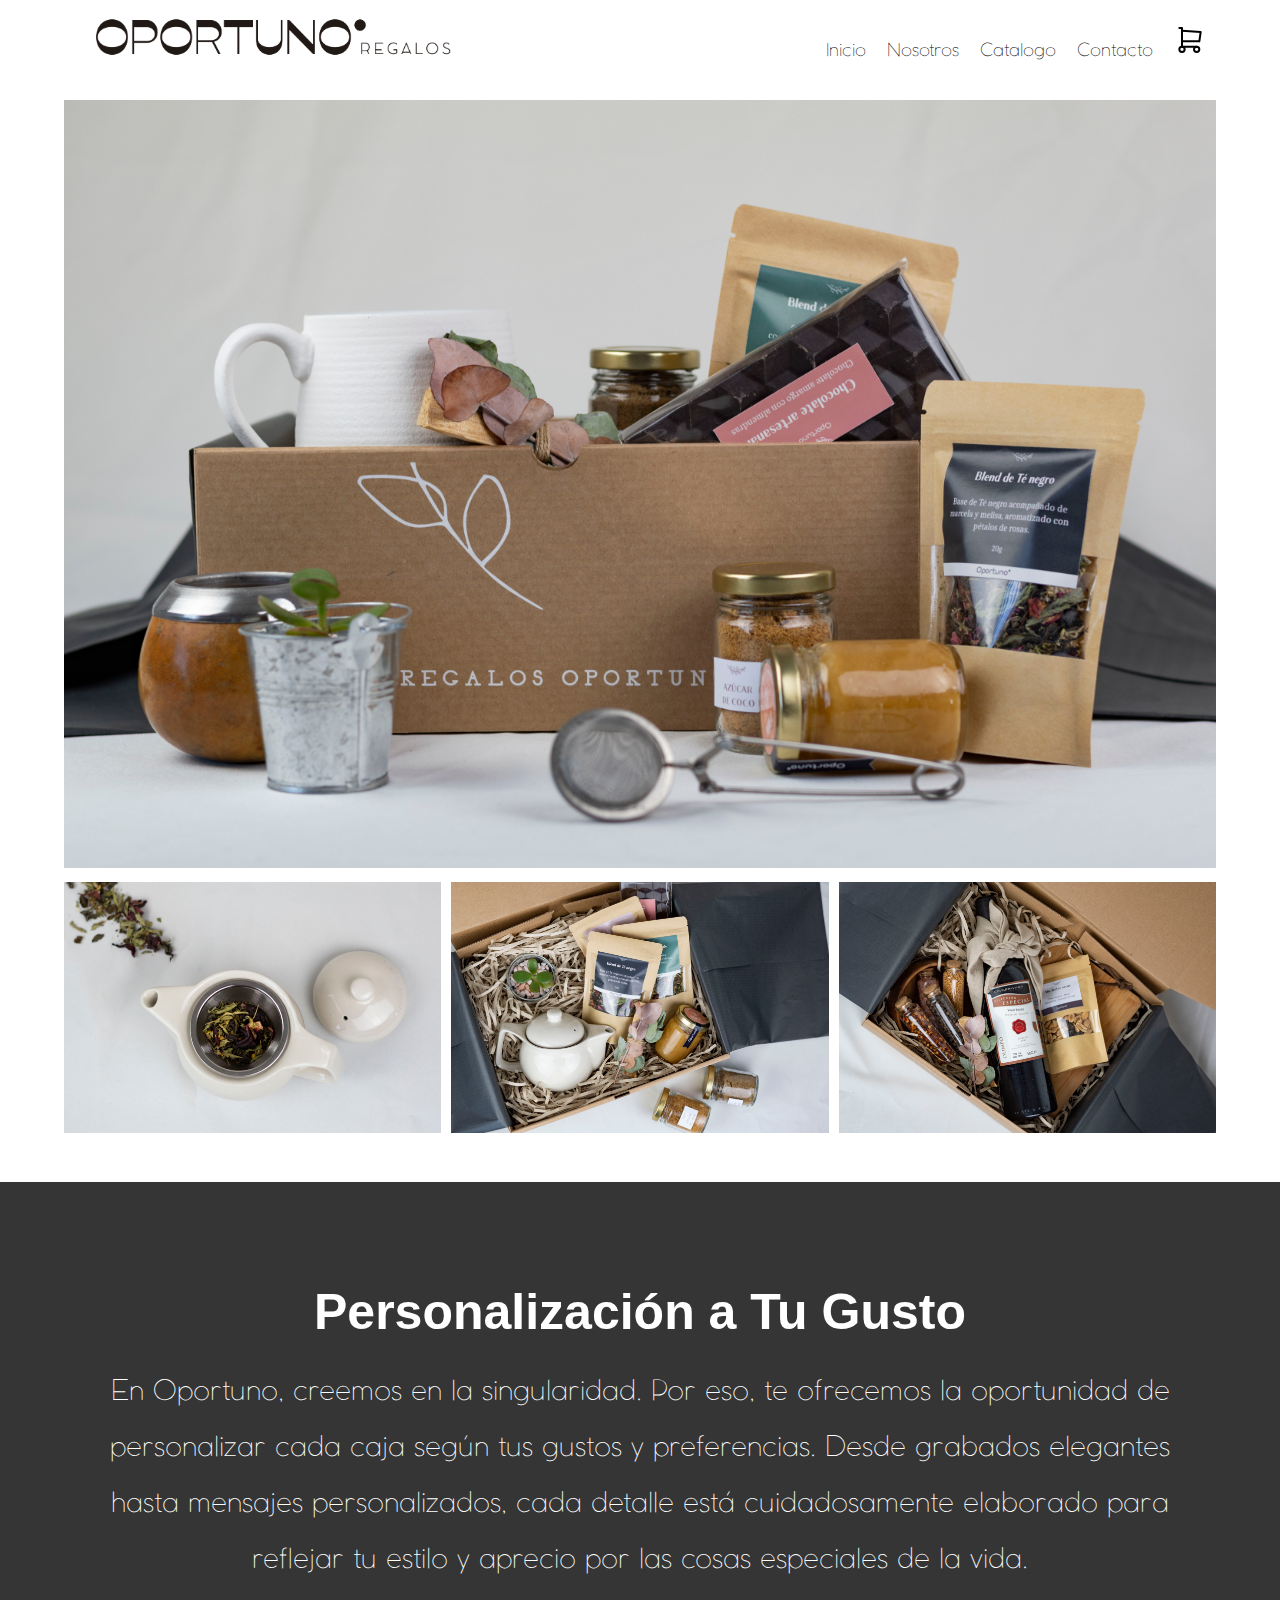
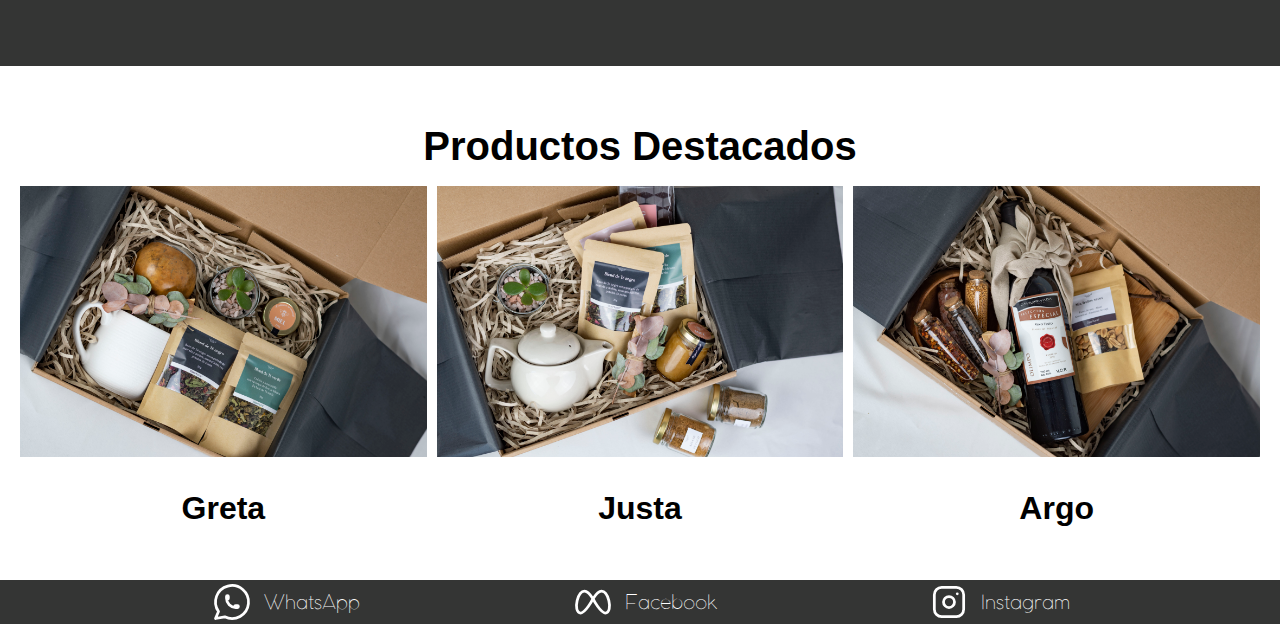
==== commit 8d7fd344: "Modificaciones Responsive" ====
--- a/index.html
+++ b/index.html
@@ -31,7 +31,13 @@
                     <a href="./pages/nosotros.html" class="navegacion__enlace">Nosotros</a>
                     <a href="./pages/catalogo.html" class="navegacion__enlace">Catalogo</a>
                     <a href="./pages/contacto.html" class="navegacion__enlace">Contacto</a>
-                    <a href="./pages/carrito.html" class="navegacion__enlace">Carrito</a>
+                    <a href="./pages/carrito.html" class="navegacion__enlace"><svg xmlns="http://www.w3.org/2000/svg" class="icon icon-tabler icon-tabler-shopping-cart" width="32" height="32" viewBox="0 0 24 24" stroke-width="1.5" stroke="#000000" fill="none" stroke-linecap="round" stroke-linejoin="round">
+                        <path stroke="none" d="M0 0h24v24H0z" fill="none"/>
+                        <path d="M6 19m-2 0a2 2 0 1 0 4 0a2 2 0 1 0 -4 0" />
+                        <path d="M17 19m-2 0a2 2 0 1 0 4 0a2 2 0 1 0 -4 0" />
+                        <path d="M17 17h-11v-14h-2" />
+                        <path d="M6 5l14 1l-1 7h-13" />
+                      </svg></a>
                 </nav>
             </div>
         </div>
--- a/css/style.css
+++ b/css/style.css
@@ -31,6 +31,7 @@
 a {
   text-decoration: none;
   font-size: 3rem;
+  color: #000000;
 }
 
 h1, h2, h3, h4 {
@@ -88,7 +89,6 @@
   margin: 2rem auto;
 }
 
-/* Header */
 .header {
   width: 100%;
   background-color: #ffffff;
@@ -122,7 +122,8 @@
 
 .footer {
   background-color: #343534;
-  height: 5rem;
+  height: auto;
+  max-width: 100%;
   margin-top: 2rem;
 }
 .footer__barra {
@@ -134,10 +135,15 @@
   color: #ffffff;
   font-size: 2rem;
   display: flex;
-  flex-direction: row;
+  flex-direction: column;
   align-items: center;
   text-align: center;
   gap: 1rem;
+}
+@media (min-width: 468px) {
+  .footer__enlace {
+    flex-direction: row;
+  }
 }
 
 .bg__portada {
@@ -148,16 +154,28 @@
   background-size: cover;
 }
 
-/** Formulario **/
-.formulario {
+.contacto__form {
   margin-bottom: 2rem;
-}
-.formulario__img {
-  height: 600px;
-  width: 500px;
-  border-radius: 5px;
-}
-
+  display: flex;
+  flex-direction: column;
+  gap: 1.5rem;
+}
+
+.contacto__img {
+  height: 400px;
+  width: 300px;
+  border-radius: 4rem;
+}
+
+@media (min-width: 468px) {
+  .contacto__form {
+    flex-direction: row;
+  }
+  .contacto__img {
+    height: 600px;
+    width: 400px;
+  }
+}
 form {
   width: 450px;
   margin: 0 auto;
@@ -203,11 +221,6 @@
   background-color: #45a049;
 }
 
-@media (min-width: 992px) {
-  .formulario {
-    display: flex;
-  }
-}
 .pagos {
   display: flex;
   flex-direction: column;
@@ -228,6 +241,10 @@
     justify-content: space-evenly;
   }
 }
+.catalogo {
+  margin-top: 15rem;
+}
+
 .producto {
   background-color: #566440;
   padding: 1rem;
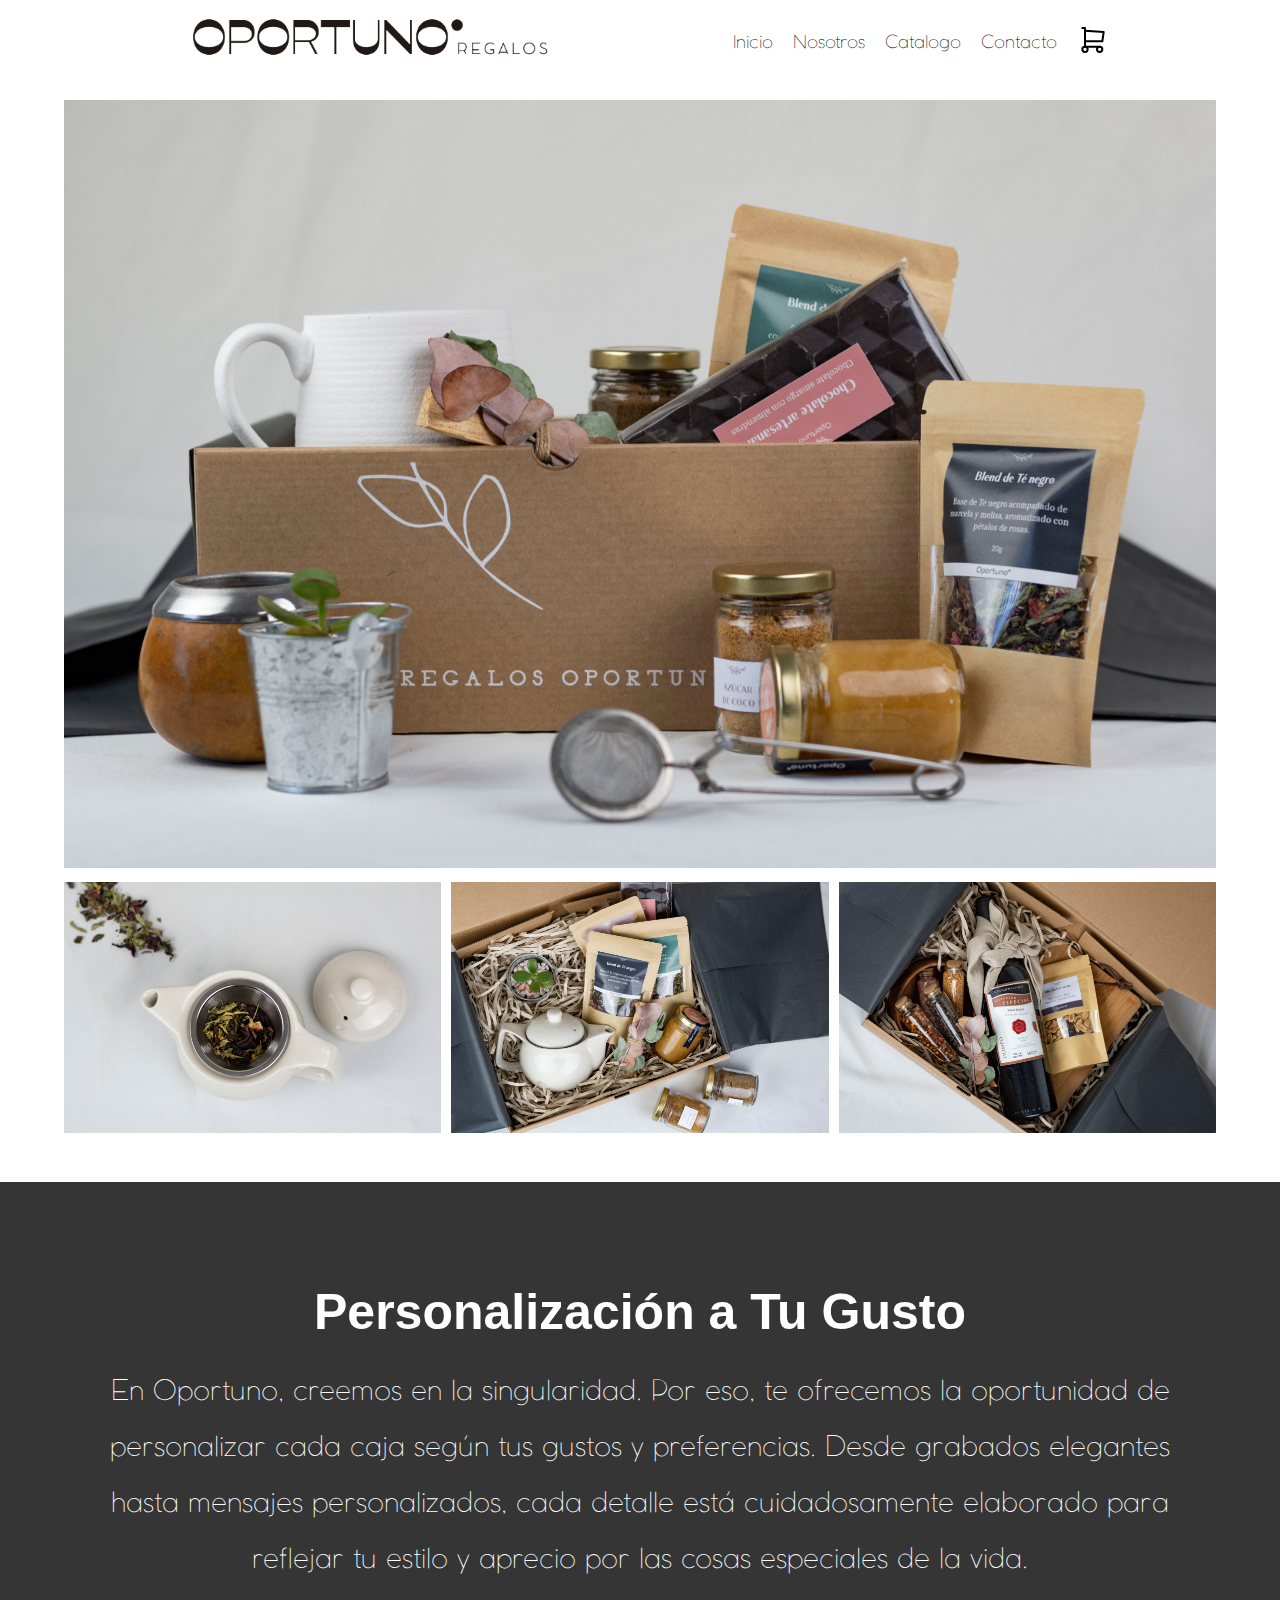
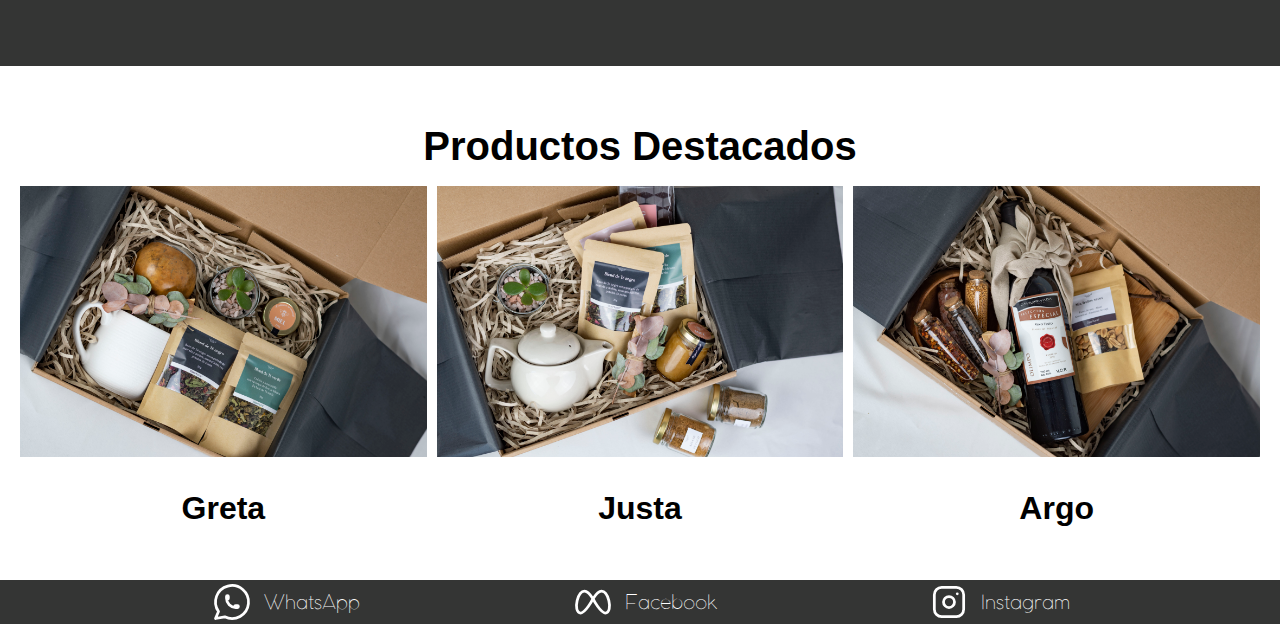
==== commit d9690d78: "Correcion Responsive mobile" ====
--- a/index.html
+++ b/index.html
@@ -20,7 +20,6 @@
 
     <header class="header">
 
-        <div class="contenedor">
             <div class="barra">
                 <a class="logo" href="index.html">
                     <img src="./img/logo-png.png" alt="">
@@ -40,7 +39,6 @@
                       </svg></a>
                 </nav>
             </div>
-        </div>
 
     </header>
 
--- a/css/style.css
+++ b/css/style.css
@@ -21,6 +21,11 @@
   margin-top: 10rem;
 }
 
+@media (max-width: 468px) {
+  main {
+    margin-top: 40rem;
+  }
+}
 /* Globales */
 .contenedor {
   max-width: 120rem;
@@ -102,13 +107,9 @@
   align-items: center;
 }
 
-@media (min-width: 992px) {
-  .barra {
-    display: flex;
-    flex-direction: row;
-    justify-content: space-between;
-    align-items: center;
-  }
+.navegacion {
+  display: flex;
+  flex-direction: column;
 }
 .navegacion__enlace {
   font-size: 1.8rem;
@@ -116,6 +117,19 @@
   padding: 1rem;
 }
 
+@media (min-width: 468px) {
+  .navegacion {
+    flex-direction: row;
+  }
+}
+@media (min-width: 992px) {
+  .barra {
+    display: flex;
+    flex-direction: row;
+    justify-content: space-evenly;
+    align-items: center;
+  }
+}
 .logo {
   width: 400px;
 }
@@ -177,7 +191,7 @@
   }
 }
 form {
-  width: 450px;
+  width: auto;
   margin: 0 auto;
   padding: 20px;
   border: 1px solid #ccc;
@@ -241,10 +255,6 @@
     justify-content: space-evenly;
   }
 }
-.catalogo {
-  margin-top: 15rem;
-}
-
 .producto {
   background-color: #566440;
   padding: 1rem;
@@ -307,20 +317,18 @@
   .portada {
     grid-column: 1/4;
   }
+  .personalizacion h2 {
+    font-size: 5rem;
+  }
+  .personalizacion p {
+    font-size: 2.8rem;
+  }
 }
 .personalizacion {
   color: #ffffff;
   background-color: #343534;
   margin-top: 3rem;
   padding: 8rem;
-}
-
-.personalizacion h2 {
-  font-size: 5rem;
-}
-
-.personalizacion p {
-  font-size: 2.8rem;
 }
 
 .destacados {
